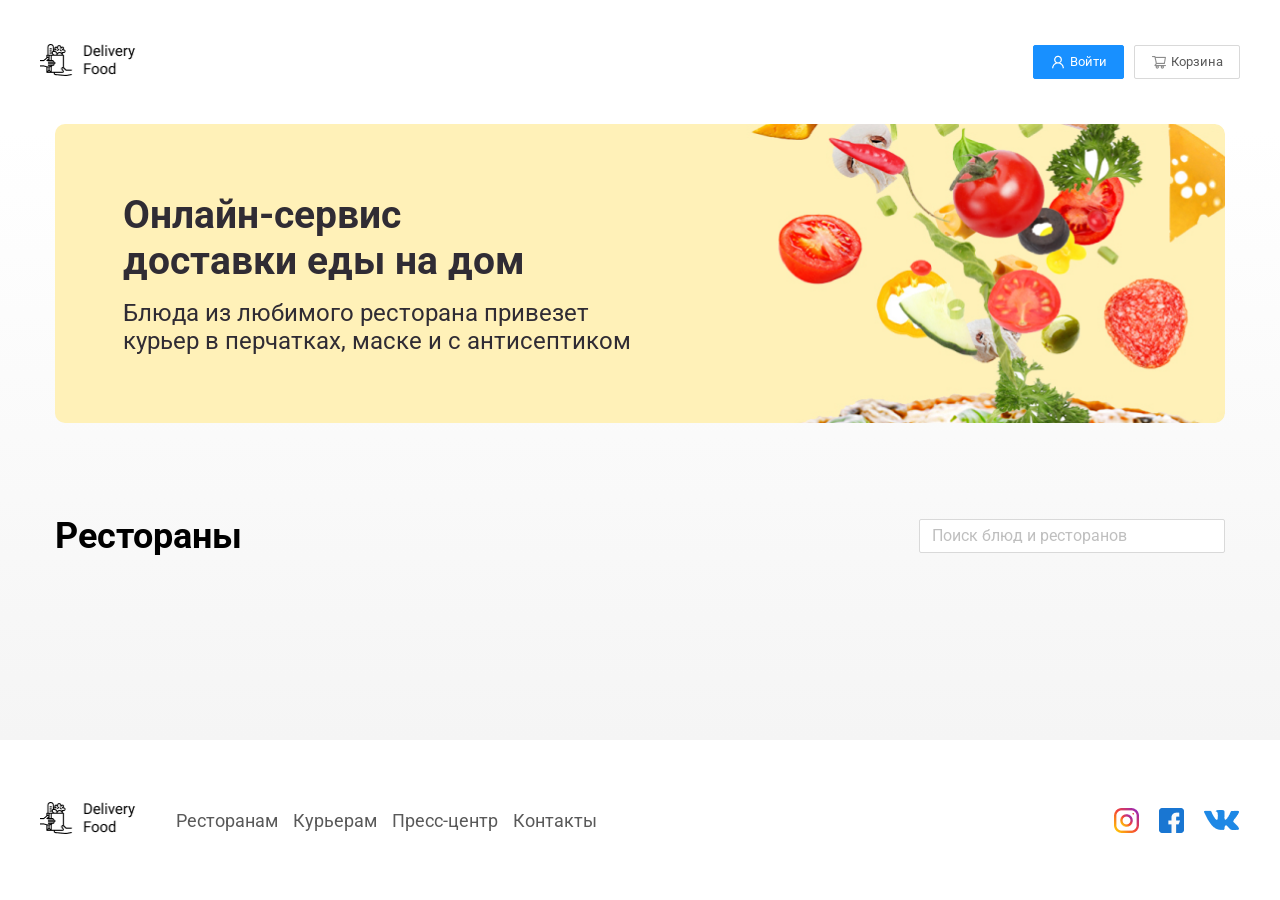
==== Интенсив доставка/delivery/index.html @ af5b5511 "Add files via upload" ====
<!DOCTYPE html>
<html lang="ru">

<head>
    <meta charset="UTF-8">
    <meta name="viewport" content="width=device-width, initial-scale=1.0">
    <title>Delivery Food</title>
    <link rel="preconnect" href="https://fonts.googleapis.com">
    <link rel="preconnect" href="https://fonts.gstatic.com" crossorigin>
    <link
        href="https://fonts.googleapis.com/css2?family=Inter:ital,opsz,wght@0,14..32,100..900;1,14..32,100..900&family=Roboto:ital,wght@0,100..900;1,100..900&display=swap"
        rel="stylesheet">
    <link rel="stylesheet" href="style.css">
</head>

<body>
    <div class="page-wrapper">
        <header class="header">
            <div class="container">
                <div class="header-box">
                    <div class="header-logo logo">
                        <img src="images/logo.png" alt="logo">
                    </div>
                    <div class="header-controls">
                        <button class="btn btn-primary">
                            <img src="images/icons/user.png" alt="user"> Войти
                        </button>
                        <button class="btn btn-outline">
                            <img src="images/icons/shopping-cart.png" alt="shopping-cart">
                            Корзина
                        </button>
                    </div>
                </div>
            </div>
        </header>

        <main class="main">
            <div class="container">
                <section class="banner">
                    <div class="container">
                        <div class="banner-item">
                            <h2 class="banner-item--title">
                                Онлайн-сервис <br>доставки еды на дом
                            </h2>
                            <p class="banner-item--subtitle">
                                Блюда из любимого ресторана привезет курьер в перчатках, маске и с антисептиком
                            </p>
                        </div>
                    </div>
                </section>
                <section class="products">
                    <div class="container">
                        <div class="products-header">
                            <h3 class="products-header--title">
                                Рестораны
                            </h3>
                            <input type="text" class="products-header--search" placeholder="Поиск блюд и ресторанов">

                        </div>
                    </div>
                </section>
            </div>
        </main>
        <footer class="footer">
            <div class="container">
                <div class="footer-box">
                    <div class="footer-logo logo">
                        <img src="images/logo.png" alt="logo">
                    </div>
                    <div class="footer-nav">
                        <ul>
                            <li> Ресторанам</li>
                            <li> Курьерам</li>
                            <li> Пресс-центр</li>
                            <li> Контакты</li>
                        </ul>
                    </div>
                    <div class="footer-social">
                        <img src="images/social/inst.png" alt="inst">
                        <img src="images/social/fb.png" alt="fb">
                        <img src="images/social/vk.png" alt="vk">
                    </div>

                </div>
            </div>
        </footer>
    </div>
</body>

</html>
---- Интенсив доставка/delivery/style.css ----
* {
    box-sizing: border-box;
    font-family: Roboto;
    font-style: normal;
    line-height: normal;
}

body {
    margin: 0;
    padding: 0;
}

.main {
    flex-grow: 1;
    background: linear-gradient(180deg, rgba(245, 245, 245, 0.00) 1.04%, #f5f5f5 100%);
}

.page-wrapper {
    display: flex;
    flex-direction: column;
    min-height: 100vh;
}

.container {
    height: 100%;
    width: 100%;
    max-width: 1230px;
    margin: 0 auto;
    padding-left: 15px;
    padding-right: 15px;
}

.btn {
    display: flex;
    padding: 8px 16px;
    align-items: center;
    gap: 4px;
    outline: none;
}

.btn-primary {
    border-radius: 2px;
    background: #1890FF;
    border: 1px solid #1890FF;
    color: #FFF;
}

.btn-outline {
    border-radius: 2px;
    border: 1px solid #D9D9D9;
    background: #FFF;
    box-shadow: 0px 0px 2px 0px rgba(0, 0, 0, 0.00);
    color: #595959;
}

.logo {
    max-width: 100px;
}

.logo img {
    width: 100%;
}

header {
    display: flex;
    align-items: center;
    min-height: 124px;
}

.header-box {
    height: 100%;
    display: flex;
    align-items: center;
    justify-content: space-between;
}

.header-controls {
    display: flex;
    align-items: center;
    justify-content: flex-end;
    gap: 10px;
}



.footer {
    display: flex;
    align-items: center;
    min-height: 156px;
    padding-top: 60px;
    padding-bottom: 60px;
}

.footer-box {
    height: 100%;
    display: flex;
    align-items: center;
    justify-content: space-between;
    gap: 36px;
    flex-wrap: wrap;
}

.footer-nav {
    flex-grow: 1;

}

.footer-nav ul {
    display: flex;
    align-items: center;
    list-style: none;
    padding: 0;
    margin: 0;
    gap: 15px;
    flex-wrap: wrap;
}

.footer-nav ul li {
    color: #595959;
    font-family: Roboto;
    font-size: 18px;
    font-weight: 400;
}

.footer-social {
    display: flex;
    align-items: center;
    justify-content: flex-end;
    gap: 20px;
}

.banner {
    margin-bottom: 56px;
}

.banner-item {
    background-image: url(./images/banners/banner.jpg);
    background-repeat: no-repeat;
    background-size: 100%;
    padding: 68px;
    border-radius: 10px;
    background-size: cover;
    background-position: center right;
}

.banner-item--title {
    color: #302C34;
    font-size: 39px;
    font-weight: 700;
    max-width: 50%;
    margin-top: 0;
    margin-bottom: 15px;
}

.banner-item--subtitle {
    color: #302C34;
    font-size: 24px;
    font-weight: 400;
    max-width: 50%;
    margin: 0;

}

.products {}

.products-header {
    display: flex;
    align-items: center;
    justify-content: space-between;
}

.products-header--title {
    color: #000;
    font-size: 36px;
    font-weight: 700;
}

.products-header--search {
    border-radius: 2px;
    border: 1px solid #D9D9D9;
    background: #FFF;
    min-width: 306px;
    flex-shrink: 0;
    height: 34px;
    padding: 5px 12px;
}

.products-header--search:focus {
    outline: none;
    border: 1px solid #D9D9D9;
}

.products-header--search::placeholder {
    color: #BFBFBF;
    font-size: 16px;
    font-weight: 400;
    line-height: 24px;
}



@media (max-width: 991px) {
    .banner-item--title {
        max-width: 100%;
    }

    .banner-item--subtitle {
        max-width: 100%;
    }
}
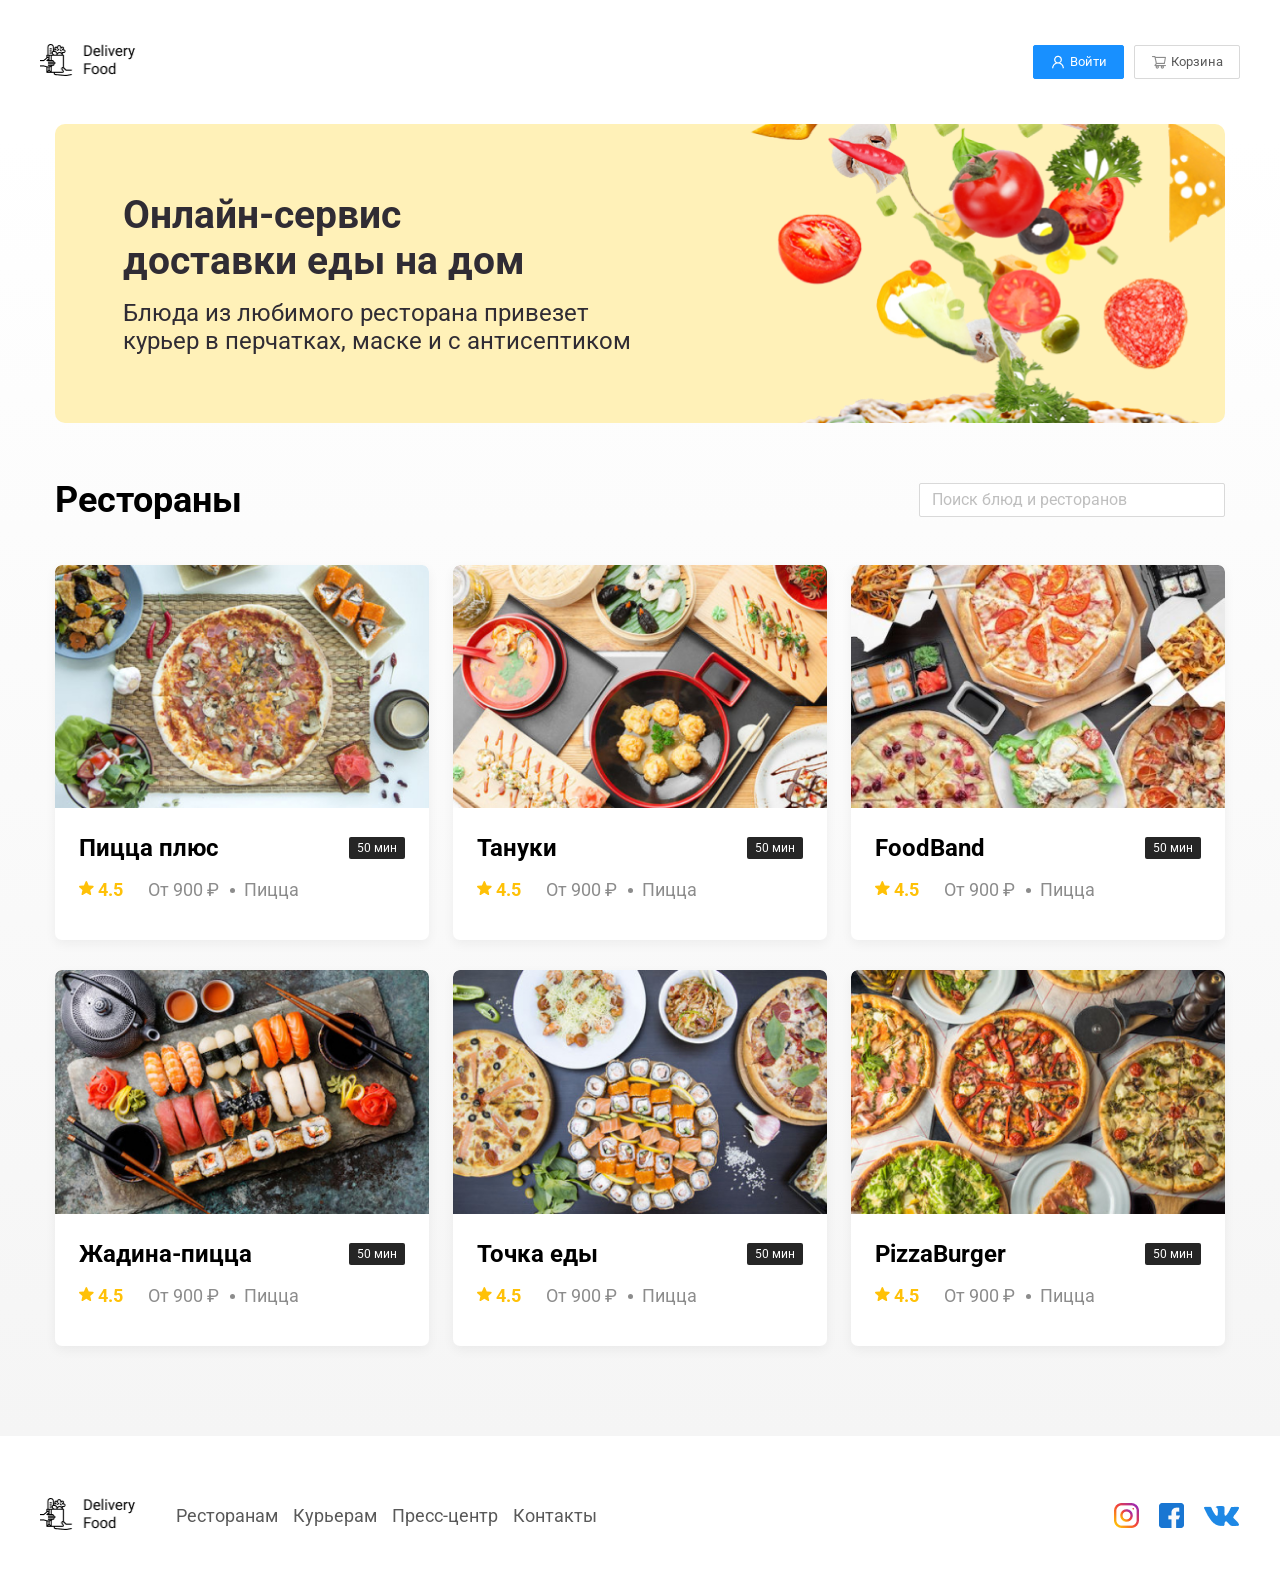
==== commit 7be2bda9: "Add files via upload" ====
--- a/Интенсив доставка/delivery/index.html
+++ b/Интенсив доставка/delivery/index.html
@@ -18,9 +18,9 @@
         <header class="header">
             <div class="container">
                 <div class="header-box">
-                    <div class="header-logo logo">
+                    <a href="./index.html" class="header-logo logo">
                         <img src="images/logo.png" alt="logo">
-                    </div>
+                    </a>
                     <div class="header-controls">
                         <button class="btn btn-primary">
                             <img src="images/icons/user.png" alt="user"> Войти
@@ -57,16 +57,249 @@
                             <input type="text" class="products-header--search" placeholder="Поиск блюд и ресторанов">
 
                         </div>
+                        <div class="products-wrapper">
+                            <a href="./goods.html" class="products-card">
+                                <div class="products-card__image">
+                                    <img src="./images/rests/pizzaplus.jpg" alt="pizzaplus">
+                                </div>
+                                <div class="products-card__description">
+                                    <div class="products-card__description--row">
+                                        <h4 class="products-card__description--title"> Пицца плюс
+                                        </h4>
+                                        <div class="products-card__description--bage"> 50 мин
+                                        </div>
+                                    </div>
+                                    <div class="products-card__description--row">
+                                        <div class="products-card__description-info">
+                                            <div class="products-card__description-info--raiting">
+                                                <img src="./images/icons/star.svg" alt="star"> 4.5
+                                            </div>
+                                            <div class="products-card__description-info--price">
+                                                От 900 ₽
+                                            </div>
+                                            <div class="products-card__description-info--group">
+                                                Пицца
+                                            </div>
+                                        </div>
+                                    </div>
+
+                                </div>
+                            </a>
+                            <a href="./goods.html" class="products-card">
+                                <div class="products-card__image">
+                                    <img src="./images/rests/tanuki.jpg" alt="tanuki">
+                                </div>
+                                <div class="products-card__description">
+                                    <div class="products-card__description--row">
+                                        <h4 class="products-card__description--title"> Тануки
+                                        </h4>
+                                        <div class="products-card__description--bage"> 50 мин
+                                        </div>
+                                    </div>
+                                    <div class="products-card__description--row">
+                                        <div class="products-card__description-info">
+                                            <div class="products-card__description-info--raiting">
+                                                <img src="./images/icons/star.svg" alt="star"> 4.5
+                                            </div>
+                                            <div class="products-card__description-info--price">
+                                                От 900 ₽
+                                            </div>
+                                            <div class="products-card__description-info--group">
+                                                Пицца
+                                            </div>
+                                        </div>
+                                    </div>
+                                </div>
+                            </a>
+                            <a href="./goods.html" class="products-card">
+                                <div class="products-card__image">
+                                    <img src="./images/rests/foodband.jpg" alt="foodband">
+                                </div>
+                                <div class="products-card__description">
+                                    <div class="products-card__description--row">
+                                        <h4 class="products-card__description--title"> FoodBand
+                                        </h4>
+                                        <div class="products-card__description--bage"> 50 мин
+                                        </div>
+                                    </div>
+                                    <div class="products-card__description--row">
+                                        <div class="products-card__description-info">
+                                            <div class="products-card__description-info--raiting">
+                                                <img src="./images/icons/star.svg" alt="star"> 4.5
+                                            </div>
+                                            <div class="products-card__description-info--price">
+                                                От 900 ₽
+                                            </div>
+                                            <div class="products-card__description-info--group">
+                                                Пицца
+                                            </div>
+                                        </div>
+                                    </div>
+                                </div>
+                            </a>
+                            <a href="./goods.html" class="products-card">
+                                <div class="products-card__image">
+                                    <img src="./images/rests/zhadina.jpg" alt="zhadina">
+                                </div>
+                                <div class="products-card__description">
+                                    <div class="products-card__description--row">
+                                        <h4 class="products-card__description--title"> Жадина-пицца
+                                        </h4>
+                                        <div class="products-card__description--bage"> 50 мин
+                                        </div>
+                                    </div>
+                                    <div class="products-card__description--row">
+                                        <div class="products-card__description-info">
+                                            <div class="products-card__description-info--raiting">
+                                                <img src="./images/icons/star.svg" alt="star"> 4.5
+                                            </div>
+                                            <div class="products-card__description-info--price">
+                                                От 900 ₽
+                                            </div>
+                                            <div class="products-card__description-info--group">
+                                                Пицца
+                                            </div>
+                                        </div>
+                                    </div>
+                                </div>
+                            </a>
+                            <a href="./goods.html" class="products-card">
+                                <div class="products-card__image">
+                                    <img src="./images/rests/tochka.jpg" alt="tochka">
+                                </div>
+                                <div class="products-card__description">
+                                    <div class="products-card__description--row">
+                                        <h4 class="products-card__description--title">Точка еды
+                                        </h4>
+                                        <div class="products-card__description--bage"> 50 мин
+                                        </div>
+                                    </div>
+                                    <div class="products-card__description--row">
+                                        <div class="products-card__description-info">
+                                            <div class="products-card__description-info--raiting">
+                                                <img src="./images/icons/star.svg" alt="star"> 4.5
+                                            </div>
+                                            <div class="products-card__description-info--price">
+                                                От 900 ₽
+                                            </div>
+                                            <div class="products-card__description-info--group">
+                                                Пицца
+                                            </div>
+                                        </div>
+                                    </div>
+                                </div>
+                            </a>
+                            <a href="./goods.html" class="products-card">
+                                <div class="products-card__image">
+                                    <img src="./images/rests/pizzaburger.jpg" alt="pizzaburger">
+                                </div>
+                                <div class="products-card__description">
+                                    <div class="products-card__description--row">
+                                        <h4 class="products-card__description--title">PizzaBurger
+                                        </h4>
+                                        <div class="products-card__description--bage"> 50 мин
+                                        </div>
+                                    </div>
+                                    <div class="products-card__description--row">
+                                        <div class="products-card__description-info">
+                                            <div class="products-card__description-info--raiting">
+                                                <img src="./images/icons/star.svg" alt="star"> 4.5
+                                            </div>
+                                            <div class="products-card__description-info--price">
+                                                От 900 ₽
+                                            </div>
+                                            <div class="products-card__description-info--group">
+                                                Пицца
+                                            </div>
+                                        </div>
+                                    </div>
+                                </div>
+                            </a>
+                        </div>
                     </div>
                 </section>
             </div>
         </main>
+
+
+        <div class="cart-modal__overlay">
+            <div class="cart-modal">
+                <div class="cart-modal__header">
+                    <h2 class="cart-modal__header--title"> Корзина</h2>
+                    <span class="cart-modal__header--close">
+                        <img src="./images/icons/close.svg" alt="close">
+                    </span>
+                </div>
+                <div class="cart-modal-body">
+                    <div class="cart-item">
+                        <p class="cart-item__title">
+                            Ролл угорь стандарт
+                        </p>
+                        <div class="cart-item__controls">
+                            <div class="cart-item__controls--price">250 ₽</div>
+                            <button class="btn btn-outline">
+                                -
+                            </button>
+                            <div class="cart-item__controls--count">1</div>
+                            <button class="btn btn-outline">
+                                +
+                            </button>
+                        </div>
+                    </div>
+
+                    <div class="cart-item">
+                        <p class="cart-item__title">
+                            Ролл угорь стандарт
+                        </p>
+                        <div class="cart-item__controls">
+                            <div class="cart-item__controls--price">250 ₽</div>
+                            <button class="btn btn-outline">
+                                -
+                            </button>
+                            <div class="cart-item__controls--count">1</div>
+                            <button class="btn btn-outline">
+                                +
+                            </button>
+                        </div>
+                    </div>
+
+                    <div class="cart-item">
+                        <p class="cart-item__title">
+                            Ролл угорь стандарт
+                        </p>
+                        <div class="cart-item__controls">
+                            <div class="cart-item__controls--price">250 ₽</div>
+                            <button class="btn btn-outline">
+                                -
+                            </button>
+                            <div class="cart-item__controls--count">1</div>
+                            <button class="btn btn-outline">
+                                +
+                            </button>
+                        </div>
+                    </div>
+                </div>
+                <div class="cart-modal__footer">
+                    <div class="cart-modal__footer--price">
+                        1250 ₽
+                    </div>
+                    <div class="cart-modal__footer--controls">
+                        <button class="btn btn-primary"> Оформить заказ
+                        </button>
+                        <button class="btn btn-outline">
+                            Отмена
+                        </button>
+                    </div>
+                </div>
+            </div>
+        </div>
+
         <footer class="footer">
             <div class="container">
                 <div class="footer-box">
-                    <div class="footer-logo logo">
+                    <a href="./index.html" class="footer-logo logo">
                         <img src="images/logo.png" alt="logo">
-                    </div>
+                    </a>
                     <div class="footer-nav">
                         <ul>
                             <li> Ресторанам</li>
--- a/Интенсив доставка/delivery/style.css
+++ b/Интенсив доставка/delivery/style.css
@@ -36,6 +36,7 @@
     align-items: center;
     gap: 4px;
     outline: none;
+    cursor: pointer;
 }
 
 .btn-primary {
@@ -134,13 +135,14 @@
 }
 
 .banner-item {
-    background-image: url(./images/banners/banner.jpg);
+    background-image: url(./images/banners/banner-image.png);
     background-repeat: no-repeat;
     background-size: 100%;
     padding: 68px;
     border-radius: 10px;
-    background-size: cover;
+    background-size: contain;
     background-position: center right;
+    background-color: #FFF1B8;
 }
 
 .banner-item--title {
@@ -161,18 +163,20 @@
 
 }
 
-.products {}
 
 .products-header {
     display: flex;
     align-items: center;
     justify-content: space-between;
+    flex-wrap: wrap;
+    gap: 24px;
 }
 
 .products-header--title {
     color: #000;
     font-size: 36px;
     font-weight: 700;
+    margin: 0;
 }
 
 .products-header--search {
@@ -198,13 +202,272 @@
 }
 
 
+.products-wrapper {
+    margin-top: 44px;
+    margin-bottom: 90px;
+    display: flex;
+    flex-wrap: wrap;
+    row-gap: 30px;
+    column-gap: 24px;
+}
+
+.products-card {
+    width: calc((100% - 48px) / 3);
+    border-radius: 7px;
+    background: #FFF;
+    box-shadow: 0px 4px 12px 0px rgba(0, 0, 0, 0.05);
+    overflow: hidden;
+    text-decoration: none;
+}
+
+.products-card__image {
+    width: 100%;
+}
+
+.products-card__image img {
+    width: 100%;
+}
 
 @media (max-width: 991px) {
     .banner-item--title {
         max-width: 100%;
     }
 
+    .banner-item {
+        background-image: none;
+    }
+
     .banner-item--subtitle {
         max-width: 100%;
     }
+
+    .products-card {
+        width: calc((100% - 24px) / 2);
+    }
+}
+
+.products-card__description {
+    padding: 20px 24px 34px 24px;
+}
+
+.products-card__description--row {
+    display: flex;
+    align-items: center;
+    justify-content: space-between;
+}
+
+.products-card__description--row:not(:last-child) {
+    margin-bottom: 10px;
+}
+
+.products-card__description--title {
+    color: #000;
+    font-size: 24px;
+    font-weight: 700;
+    line-height: 32px;
+    margin: 0;
+}
+
+.products-card__description--bage {
+    color: #FFF;
+    font-size: 12px;
+    line-height: 20px;
+    border-radius: 2px;
+    background: #262626;
+    padding: 1px 8px;
+}
+
+.products-card__description-info {
+    display: flex;
+    align-items: center;
+    justify-content: flex-start;
+    flex-wrap: wrap;
+    gap: 25px;
+    row-gap: px;
+    column-gap: 25px;
+
+}
+
+.products-card__description-info--raiting {
+    color: #FFC107;
+    font-size: 18px;
+    font-weight: 700;
+    line-height: 32px;
+}
+
+.products-card__description-info--price {
+    color: #8C8C8C;
+    font-size: 18px;
+    line-height: 32px;
+}
+
+.products-card__description-info--group {
+    color: #8C8C8C;
+    font-size: 18px;
+    line-height: 32px;
+    position: relative;
+}
+
+.products-card__description-info--group::before {
+    display: block;
+    content: '';
+    width: 5px;
+    height: 5px;
+    border-radius: 50%;
+    background-color: #8C8C8C;
+    position: absolute;
+    left: -14px;
+    top: 14px;
+}
+
+.products-card__description--name {
+    margin: 0;
+    font-size: 24px;
+    color: #000;
+    line-height: 32px;
+}
+
+.products-card__description--text {
+    margin: 0;
+    font-size: 18px;
+    color: #8C8C8C;
+
+}
+
+.products-card__description-controls {
+    display: flex;
+    align-items: center;
+    justify-content: flex-start;
+    flex-wrap: wrap;
+    row-gap: 10px;
+    column-gap: 30px;
+}
+
+.products-card__description-controls--price {
+    font-weight: 700;
+    font-size: 20px;
+    color: #000;
+    line-height: 32px;
+}
+
+
+.cart-modal__overlay {
+    display: none;
+    position: fixed;
+    top: 0;
+    right: 0;
+    bottom: 0;
+    left: 0;
+    background: rgba(0, 0, 0, 0.40);
+    align-items: center;
+    justify-content: center;
+}
+
+.cart-modal__overlay.open {
+    display: flex;
+}
+
+.cart-modal {
+    max-width: 780px;
+    width: 100%;
+    padding: 40px 45px;
+    border-radius: 5px;
+    background: #FFF;
+}
+
+.cart-modal__header {
+    display: flex;
+    align-items: center;
+    justify-content: space-between;
+    margin-bottom: 48px;
+}
+
+.cart-modal__header--title {
+    color: #000;
+    font-size: 36px;
+    font-style: normal;
+    font-weight: 700;
+    line-height: normal;
+    margin: 0;
+}
+
+.cart-modal__header--close {
+    cursor: pointer;
+}
+
+.cart-modal__footer {
+    display: flex;
+    align-items: center;
+    justify-content: space-between;
+    flex-wrap: wrap;
+    gap: 10px;
+    margin-top: 50px;
+}
+
+.cart-modal__footer--price {
+    border-radius: 5px;
+    background: #262626;
+    color: #fafafa;
+    font-size: 20px;
+    font-weight: 700;
+    line-height: normal;
+    padding: 15px 20px;
+}
+
+.cart-modal__footer--controls {
+    display: flex;
+    align-items: center;
+    gap: 10px;
+}
+
+.cart-item {
+    display: flex;
+    align-items: center;
+    justify-content: space-between;
+    flex-wrap: wrap;
+    grid: 10px;
+}
+
+.cart-item:not(:last-child) {
+    padding-bottom: 10px;
+    margin-bottom: 10px;
+    border-bottom: 1px solid #D9D9D9;
+}
+
+.cart-item__title {
+    color: #000;
+    font-size: 18px;
+    line-height: 32px;
+    font-weight: 400;
+    margin: 0;
+}
+
+.cart-item__controls {
+    display: flex;
+    align-items: center;
+
+}
+
+.cart-item__controls--price {
+    margin-right: 47px;
+    color: #000;
+    font-size: 20px;
+    font-weight: 700;
+    line-height: 32px;
+}
+
+.cart-item__controls button {
+    border: 1px solid #40A9FF;
+    color: #40A9FF;
+}
+
+.cart-item__controls--count {
+    margin-left: 15px;
+    margin-right: 15px;
+}
+
+@media (max-width: 768px) {
+    .products-card {
+        width: 100%;
+    }
 }
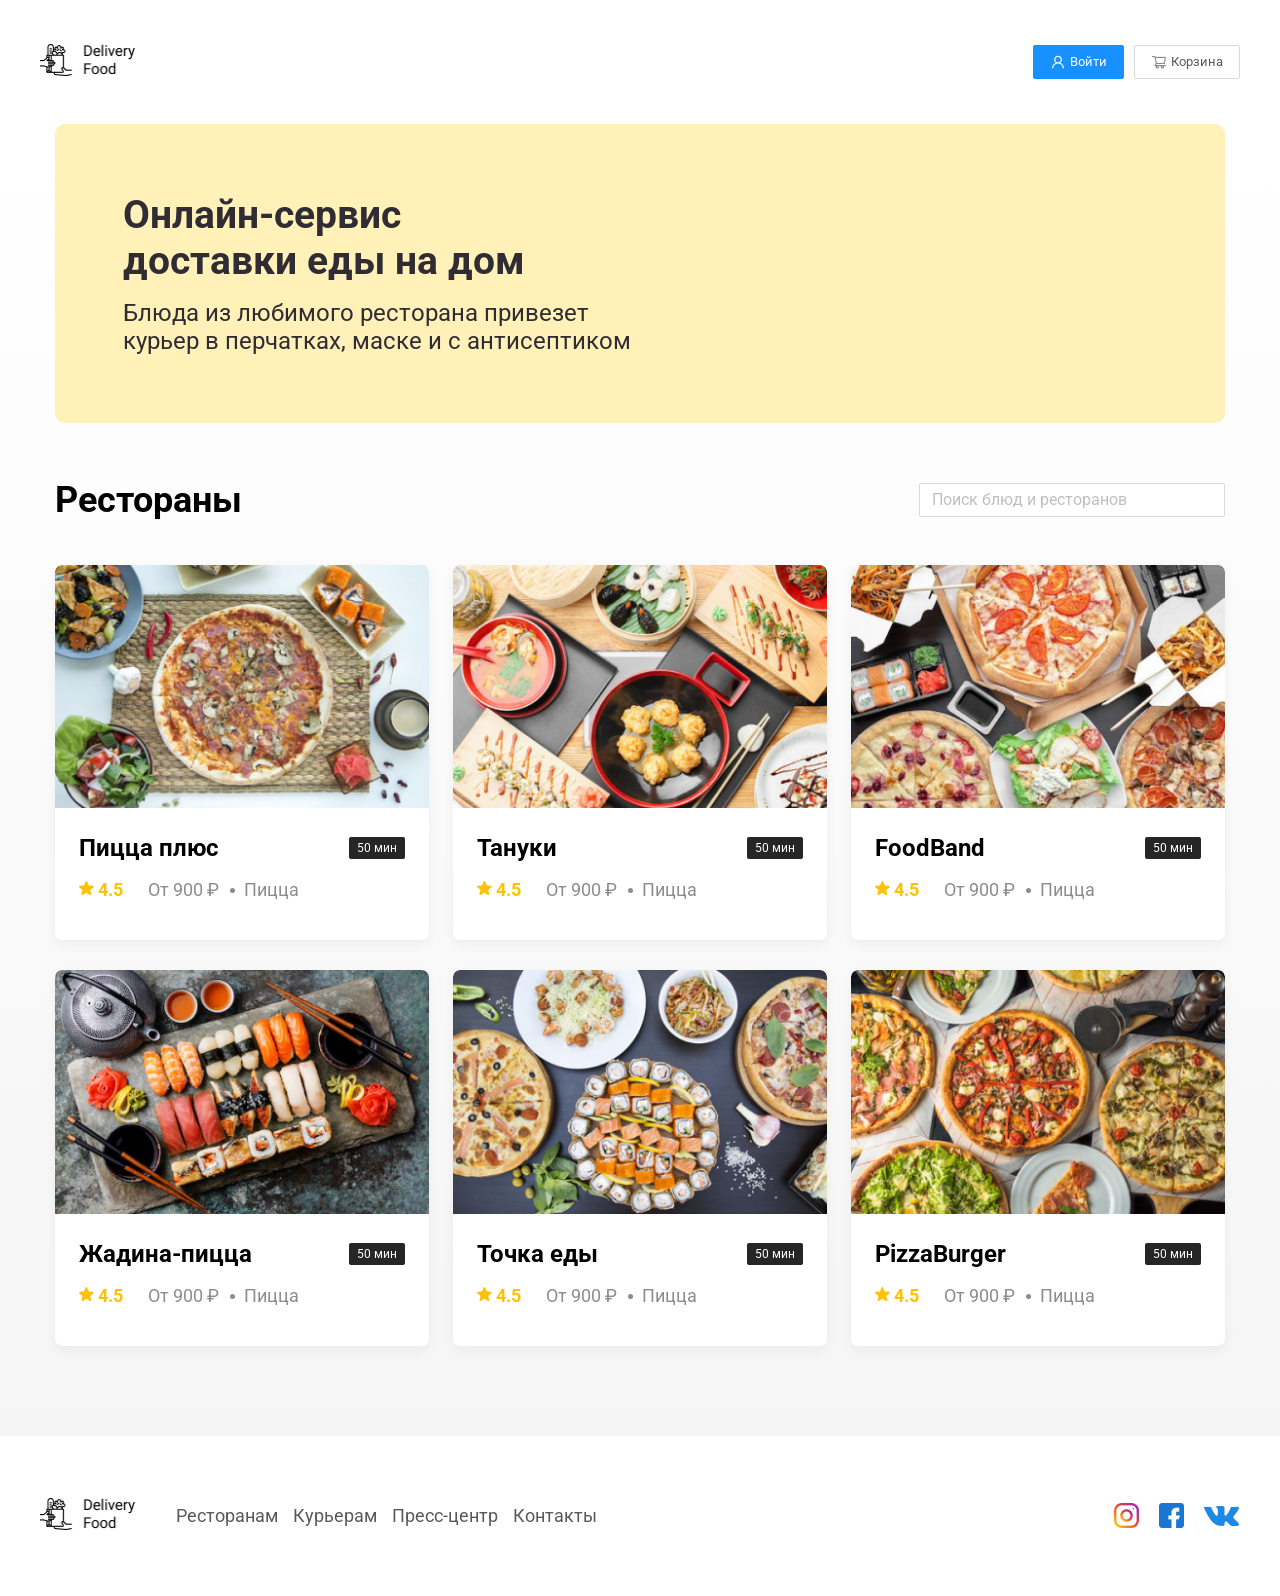
==== commit 5a4e5292: "Add files via upload" ====
--- a/Интенсив доставка/delivery/index.html
+++ b/Интенсив доставка/delivery/index.html
@@ -10,7 +10,9 @@
     <link
         href="https://fonts.googleapis.com/css2?family=Inter:ital,opsz,wght@0,14..32,100..900;1,14..32,100..900&family=Roboto:ital,wght@0,100..900;1,100..900&display=swap"
         rel="stylesheet">
-    <link rel="stylesheet" href="style.css">
+    <link rel="stylesheet" href="./css/style.css">
+    <script src="./script/index.js" defer></script>
+
 </head>
 
 <body>
@@ -25,7 +27,7 @@
                         <button class="btn btn-primary">
                             <img src="images/icons/user.png" alt="user"> Войти
                         </button>
-                        <button class="btn btn-outline">
+                        <button class="btn btn-outline" id="cart-button">
                             <img src="images/icons/shopping-cart.png" alt="shopping-cart">
                             Корзина
                         </button>
@@ -57,7 +59,7 @@
                             <input type="text" class="products-header--search" placeholder="Поиск блюд и ресторанов">
 
                         </div>
-                        <div class="products-wrapper">
+                        <div class="products-wrapper" id="rests-container">
                             <a href="./goods.html" class="products-card">
                                 <div class="products-card__image">
                                     <img src="./images/rests/pizzaplus.jpg" alt="pizzaplus">
@@ -318,6 +320,7 @@
             </div>
         </footer>
     </div>
+
 </body>
 
 </html>
--- a/Интенсив доставка/delivery/css/style.css
+++ b/Интенсив доставка/delivery/css/style.css
@@ -0,0 +1,473 @@
+* {
+    box-sizing: border-box;
+    font-family: Roboto;
+    font-style: normal;
+    line-height: normal;
+}
+
+body {
+    margin: 0;
+    padding: 0;
+}
+
+.main {
+    flex-grow: 1;
+    background: linear-gradient(180deg, rgba(245, 245, 245, 0.00) 1.04%, #f5f5f5 100%);
+}
+
+.page-wrapper {
+    display: flex;
+    flex-direction: column;
+    min-height: 100vh;
+}
+
+.container {
+    height: 100%;
+    width: 100%;
+    max-width: 1230px;
+    margin: 0 auto;
+    padding-left: 15px;
+    padding-right: 15px;
+}
+
+.btn {
+    display: flex;
+    padding: 8px 16px;
+    align-items: center;
+    gap: 4px;
+    outline: none;
+    cursor: pointer;
+}
+
+.btn-primary {
+    border-radius: 2px;
+    background: #1890FF;
+    border: 1px solid #1890FF;
+    color: #FFF;
+}
+
+.btn-outline {
+    border-radius: 2px;
+    border: 1px solid #D9D9D9;
+    background: #FFF;
+    box-shadow: 0px 0px 2px 0px rgba(0, 0, 0, 0.00);
+    color: #595959;
+}
+
+.logo {
+    max-width: 100px;
+}
+
+.logo img {
+    width: 100%;
+}
+
+header {
+    display: flex;
+    align-items: center;
+    min-height: 124px;
+}
+
+.header-box {
+    height: 100%;
+    display: flex;
+    align-items: center;
+    justify-content: space-between;
+}
+
+.header-controls {
+    display: flex;
+    align-items: center;
+    justify-content: flex-end;
+    gap: 10px;
+}
+
+
+
+.footer {
+    display: flex;
+    align-items: center;
+    min-height: 156px;
+    padding-top: 60px;
+    padding-bottom: 60px;
+}
+
+.footer-box {
+    height: 100%;
+    display: flex;
+    align-items: center;
+    justify-content: space-between;
+    gap: 36px;
+    flex-wrap: wrap;
+}
+
+.footer-nav {
+    flex-grow: 1;
+
+}
+
+.footer-nav ul {
+    display: flex;
+    align-items: center;
+    list-style: none;
+    padding: 0;
+    margin: 0;
+    gap: 15px;
+    flex-wrap: wrap;
+}
+
+.footer-nav ul li {
+    color: #595959;
+    font-family: Roboto;
+    font-size: 18px;
+    font-weight: 400;
+}
+
+.footer-social {
+    display: flex;
+    align-items: center;
+    justify-content: flex-end;
+    gap: 20px;
+}
+
+.banner {
+    margin-bottom: 56px;
+}
+
+.banner-item {
+    background-image: url(./images/banners/banner-image.png);
+    background-repeat: no-repeat;
+    background-size: 100%;
+    padding: 68px;
+    border-radius: 10px;
+    background-size: contain;
+    background-position: center right;
+    background-color: #FFF1B8;
+}
+
+.banner-item--title {
+    color: #302C34;
+    font-size: 39px;
+    font-weight: 700;
+    max-width: 50%;
+    margin-top: 0;
+    margin-bottom: 15px;
+}
+
+.banner-item--subtitle {
+    color: #302C34;
+    font-size: 24px;
+    font-weight: 400;
+    max-width: 50%;
+    margin: 0;
+
+}
+
+
+.products-header {
+    display: flex;
+    align-items: center;
+    justify-content: space-between;
+    flex-wrap: wrap;
+    gap: 24px;
+}
+
+.products-header--title {
+    color: #000;
+    font-size: 36px;
+    font-weight: 700;
+    margin: 0;
+}
+
+.products-header--search {
+    border-radius: 2px;
+    border: 1px solid #D9D9D9;
+    background: #FFF;
+    min-width: 306px;
+    flex-shrink: 0;
+    height: 34px;
+    padding: 5px 12px;
+}
+
+.products-header--search:focus {
+    outline: none;
+    border: 1px solid #D9D9D9;
+}
+
+.products-header--search::placeholder {
+    color: #BFBFBF;
+    font-size: 16px;
+    font-weight: 400;
+    line-height: 24px;
+}
+
+
+.products-wrapper {
+    margin-top: 44px;
+    margin-bottom: 90px;
+    display: flex;
+    flex-wrap: wrap;
+    row-gap: 30px;
+    column-gap: 24px;
+}
+
+.products-card {
+    width: calc((100% - 48px) / 3);
+    border-radius: 7px;
+    background: #FFF;
+    box-shadow: 0px 4px 12px 0px rgba(0, 0, 0, 0.05);
+    overflow: hidden;
+    text-decoration: none;
+}
+
+.products-card__image {
+    width: 100%;
+}
+
+.products-card__image img {
+    width: 100%;
+}
+
+@media (max-width: 991px) {
+    .banner-item--title {
+        max-width: 100%;
+    }
+
+    .banner-item {
+        background-image: none;
+    }
+
+    .banner-item--subtitle {
+        max-width: 100%;
+    }
+
+    .products-card {
+        width: calc((100% - 24px) / 2);
+    }
+}
+
+.products-card__description {
+    padding: 20px 24px 34px 24px;
+}
+
+.products-card__description--row {
+    display: flex;
+    align-items: center;
+    justify-content: space-between;
+}
+
+.products-card__description--row:not(:last-child) {
+    margin-bottom: 10px;
+}
+
+.products-card__description--title {
+    color: #000;
+    font-size: 24px;
+    font-weight: 700;
+    line-height: 32px;
+    margin: 0;
+}
+
+.products-card__description--bage {
+    color: #FFF;
+    font-size: 12px;
+    line-height: 20px;
+    border-radius: 2px;
+    background: #262626;
+    padding: 1px 8px;
+}
+
+.products-card__description-info {
+    display: flex;
+    align-items: center;
+    justify-content: flex-start;
+    flex-wrap: wrap;
+    gap: 25px;
+    row-gap: px;
+    column-gap: 25px;
+
+}
+
+.products-card__description-info--raiting {
+    color: #FFC107;
+    font-size: 18px;
+    font-weight: 700;
+    line-height: 32px;
+}
+
+.products-card__description-info--price {
+    color: #8C8C8C;
+    font-size: 18px;
+    line-height: 32px;
+}
+
+.products-card__description-info--group {
+    color: #8C8C8C;
+    font-size: 18px;
+    line-height: 32px;
+    position: relative;
+}
+
+.products-card__description-info--group::before {
+    display: block;
+    content: '';
+    width: 5px;
+    height: 5px;
+    border-radius: 50%;
+    background-color: #8C8C8C;
+    position: absolute;
+    left: -14px;
+    top: 14px;
+}
+
+.products-card__description--name {
+    margin: 0;
+    font-size: 24px;
+    color: #000;
+    line-height: 32px;
+}
+
+.products-card__description--text {
+    margin: 0;
+    font-size: 18px;
+    color: #8C8C8C;
+
+}
+
+.products-card__description-controls {
+    display: flex;
+    align-items: center;
+    justify-content: flex-start;
+    flex-wrap: wrap;
+    row-gap: 10px;
+    column-gap: 30px;
+}
+
+.products-card__description-controls--price {
+    font-weight: 700;
+    font-size: 20px;
+    color: #000;
+    line-height: 32px;
+}
+
+
+.cart-modal__overlay {
+    display: none;
+    position: fixed;
+    top: 0;
+    right: 0;
+    bottom: 0;
+    left: 0;
+    background: rgba(0, 0, 0, 0.40);
+    align-items: center;
+    justify-content: center;
+}
+
+.cart-modal__overlay.open {
+    display: flex;
+}
+
+.cart-modal {
+    max-width: 780px;
+    width: 100%;
+    padding: 40px 45px;
+    border-radius: 5px;
+    background: #FFF;
+}
+
+.cart-modal__header {
+    display: flex;
+    align-items: center;
+    justify-content: space-between;
+    margin-bottom: 48px;
+}
+
+.cart-modal__header--title {
+    color: #000;
+    font-size: 36px;
+    font-style: normal;
+    font-weight: 700;
+    line-height: normal;
+    margin: 0;
+}
+
+.cart-modal__header--close {
+    cursor: pointer;
+}
+
+.cart-modal__footer {
+    display: flex;
+    align-items: center;
+    justify-content: space-between;
+    flex-wrap: wrap;
+    gap: 10px;
+    margin-top: 50px;
+}
+
+.cart-modal__footer--price {
+    border-radius: 5px;
+    background: #262626;
+    color: #fafafa;
+    font-size: 20px;
+    font-weight: 700;
+    line-height: normal;
+    padding: 15px 20px;
+}
+
+.cart-modal__footer--controls {
+    display: flex;
+    align-items: center;
+    gap: 10px;
+}
+
+.cart-item {
+    display: flex;
+    align-items: center;
+    justify-content: space-between;
+    flex-wrap: wrap;
+    grid: 10px;
+}
+
+.cart-item:not(:last-child) {
+    padding-bottom: 10px;
+    margin-bottom: 10px;
+    border-bottom: 1px solid #D9D9D9;
+}
+
+.cart-item__title {
+    color: #000;
+    font-size: 18px;
+    line-height: 32px;
+    font-weight: 400;
+    margin: 0;
+}
+
+.cart-item__controls {
+    display: flex;
+    align-items: center;
+
+}
+
+.cart-item__controls--price {
+    margin-right: 47px;
+    color: #000;
+    font-size: 20px;
+    font-weight: 700;
+    line-height: 32px;
+}
+
+.cart-item__controls button {
+    border: 1px solid #40A9FF;
+    color: #40A9FF;
+}
+
+.cart-item__controls--count {
+    margin-left: 15px;
+    margin-right: 15px;
+}
+
+@media (max-width: 768px) {
+    .products-card {
+        width: 100%;
+    }
+}
